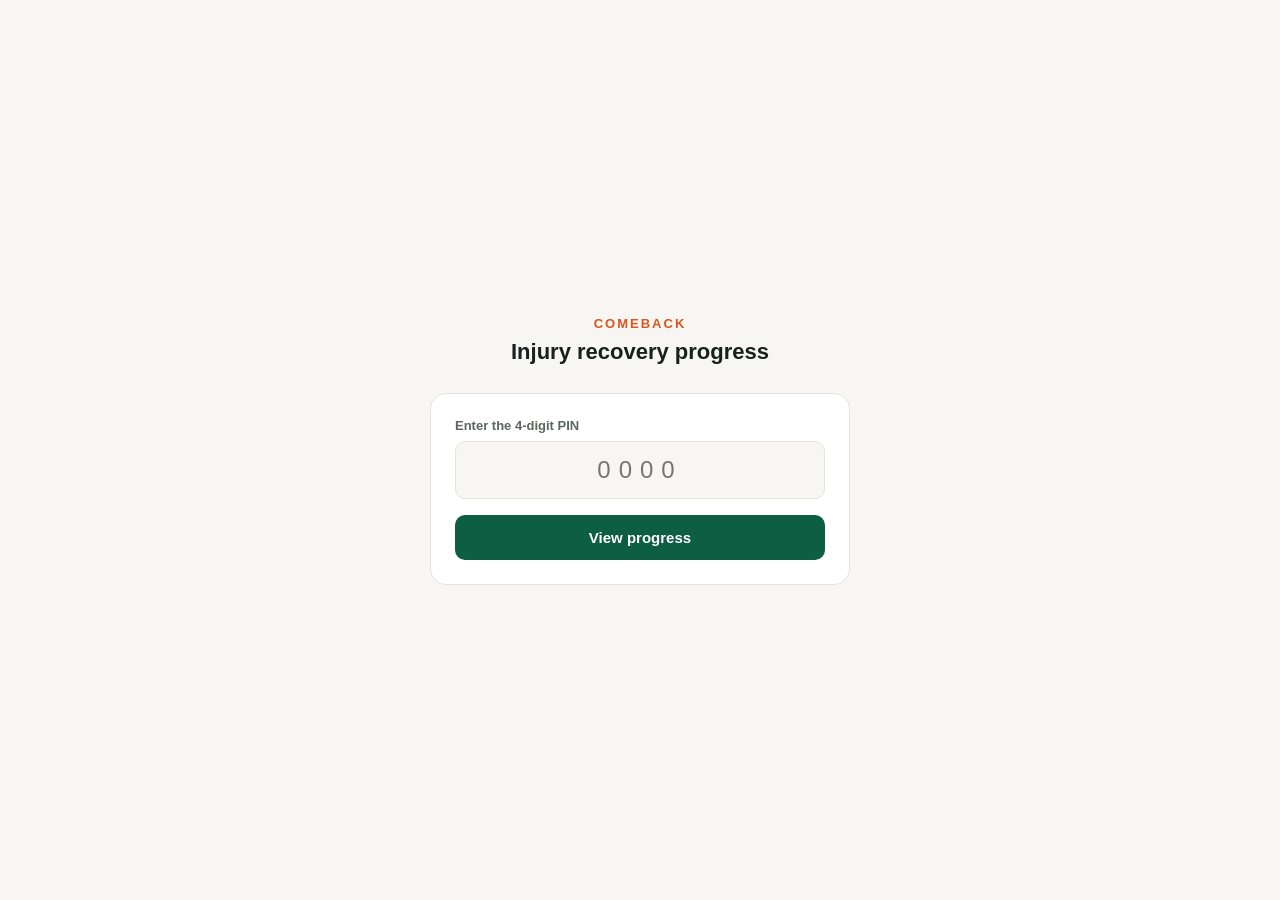
==== progress/index.html @ f890793a "new sec feat." ====
<!DOCTYPE html>
<html lang="en">
<head>
<meta charset="UTF-8">
<meta name="viewport" content="width=device-width, initial-scale=1">
<title>Comeback — Progress</title>
<style>
  :root {
    --bg: #F7F6F2; --card: #FFFFFF; --ink: #17211D; --inkSoft: #5C6660;
    --inkFaint: #98A19B; --pitch: #0E5E43; --pitchSoft: #E3EFE8;
    --ember: #D9541E; --line: #E5E3DC;
  }
  @media (prefers-color-scheme: dark) {
    :root {
      --bg: #15181B; --card: #1F2327; --ink: #F0F1ED; --inkSoft: #A8B0AA;
      --inkFaint: #6B726C; --pitch: #3A9970; --pitchSoft: #16332A;
      --ember: #E8703D; --line: #2C3034;
    }
  }
  * { box-sizing: border-box; }
  body {
    margin: 0; background: var(--bg); color: var(--ink);
    font-family: -apple-system, BlinkMacSystemFont, 'Segoe UI', Roboto, sans-serif;
    min-height: 100vh; display: flex; align-items: center; justify-content: center;
    padding: 24px;
  }
  .wrap { width: 100%; max-width: 420px; }
  .kicker {
    color: var(--ember); font-size: 13px; font-weight: 800;
    letter-spacing: 2px; text-align: center; margin-bottom: 8px;
  }
  h1 { font-size: 22px; text-align: center; margin: 0 0 28px; }
  .card {
    background: var(--card); border: 1px solid var(--line);
    border-radius: 16px; padding: 24px;
  }
  label { display: block; font-size: 13px; color: var(--inkSoft); font-weight: 600; margin-bottom: 8px; }
  input {
    width: 100%; font-size: 24px; letter-spacing: 8px; text-align: center;
    padding: 14px; border-radius: 10px; border: 1px solid var(--line);
    background: var(--bg); color: var(--ink); font-family: inherit;
  }
  button {
    width: 100%; margin-top: 16px; padding: 14px; border-radius: 10px;
    border: none; background: var(--pitch); color: #fff; font-size: 15px;
    font-weight: 700; font-family: inherit; cursor: pointer;
  }
  button:disabled { opacity: 0.5; }
  .err { color: var(--ember); font-size: 13px; margin-top: 10px; text-align: center; }
  .hidden { display: none; }
  .name { font-size: 20px; font-weight: 800; margin: 0 0 2px; }
  .sub { color: var(--inkSoft); font-size: 14px; margin: 0 0 20px; }
  .stats { display: flex; gap: 10px; margin-bottom: 20px; }
  .stat {
    flex: 1; background: var(--bg); border-radius: 10px; padding: 12px; text-align: center;
  }
  .stat .num { font-size: 22px; font-weight: 800; }
  .stat .label { font-size: 11px; color: var(--inkSoft); margin-top: 2px; }
  .section-title {
    font-size: 12px; font-weight: 800; letter-spacing: 1px; text-transform: uppercase;
    color: var(--pitch); margin: 20px 0 10px;
  }
  .milestone {
    display: flex; justify-content: space-between; align-items: center;
    padding: 10px 0; border-bottom: 1px solid var(--line);
  }
  .milestone:last-child { border-bottom: none; }
  .m-title { font-size: 14px; text-transform: capitalize; }
  .m-date { font-size: 12px; color: var(--inkFaint); }
  .conf { font-size: 12px; font-weight: 700; color: var(--pitch); }
  .footer-note {
    text-align: center; font-size: 11.5px; color: var(--inkFaint); margin-top: 20px; line-height: 1.5;
  }
</style>
</head>
<body>
<div class="wrap">
  <div class="kicker">COMEBACK</div>
  <h1>Injury recovery progress</h1>

  <div class="card" id="pinCard">
    <label for="pin">Enter the 4-digit PIN</label>
    <input id="pin" type="tel" inputmode="numeric" maxlength="4" placeholder="0000" autocomplete="off" />
    <button id="submitBtn" onclick="submitPin()">View progress</button>
    <div class="err hidden" id="errMsg"></div>
  </div>

  <div class="card hidden" id="dataCard">
    <p class="name" id="dName"></p>
    <p class="sub" id="dSub"></p>
    <div class="stats">
      <div class="stat"><div class="num" id="dDays">—</div><div class="label">days in</div></div>
      <div class="stat"><div class="num" id="dStreak">—</div><div class="label">day streak</div></div>
    </div>
    <div class="section-title">Milestones</div>
    <div id="milestoneList"></div>
    <p class="footer-note">Notes and reflections stay private — this view only ever shows dates and confidence ratings, never written entries.</p>
  </div>
</div>

<script>
  const SUPABASE_URL = 'https://kwuxxiyilhnlwxpfdhse.supabase.co';
  const SUPABASE_ANON_KEY = 'sb_publishable_tGpURzDuVlA0Stk-Ux9pHA_ve_AeCl4';

  function getToken() {
    return new URLSearchParams(window.location.search).get('token') || '';
  }

  async function submitPin() {
    const pin = document.getElementById('pin').value.trim();
    const errEl = document.getElementById('errMsg');
    const btn = document.getElementById('submitBtn');
    errEl.classList.add('hidden');

    if (!/^\d{4}$/.test(pin)) {
      errEl.textContent = 'Enter exactly 4 digits.';
      errEl.classList.remove('hidden');
      return;
    }
    const token = getToken();
    if (!token) {
      errEl.textContent = 'This link is missing its token — ask for a fresh link.';
      errEl.classList.remove('hidden');
      return;
    }

    btn.disabled = true;
    btn.textContent = 'Checking…';
    try {
      const res = await fetch(`${SUPABASE_URL}/functions/v1/view-shared-progress`, {
        method: 'POST',
        headers: {
          'Content-Type': 'application/json',
          apikey: SUPABASE_ANON_KEY,
          Authorization: `Bearer ${SUPABASE_ANON_KEY}`,
        },
        body: JSON.stringify({ token, pin }),
      });
      const data = await res.json();
      if (!res.ok) throw new Error(data.error || 'Something went wrong.');
      renderData(data);
    } catch (e) {
      errEl.textContent = e.message || 'Something went wrong.';
      errEl.classList.remove('hidden');
    } finally {
      btn.disabled = false;
      btn.textContent = 'View progress';
    }
  }

  function renderData(d) {
    document.getElementById('pinCard').classList.add('hidden');
    const card = document.getElementById('dataCard');
    card.classList.remove('hidden');

    document.getElementById('dName').textContent = d.displayName ? `${d.displayName}'s comeback` : 'Comeback progress';
    const subParts = [d.sport, d.injuryName].filter(Boolean);
    document.getElementById('dSub').textContent = subParts.join(' · ') || '—';
    document.getElementById('dDays').textContent = d.daysIn != null ? d.daysIn : '—';
    document.getElementById('dStreak').textContent = d.streak != null ? d.streak : '—';

    const list = document.getElementById('milestoneList');
    list.innerHTML = '';
    const unlocked = (d.milestones || []).filter((m) => m.date).sort((a, b) => (a.date < b.date ? -1 : 1));
    if (!unlocked.length) {
      list.innerHTML = '<p style="color: var(--inkFaint); font-size: 13px;">No milestones unlocked yet.</p>';
      return;
    }
    unlocked.forEach((m) => {
      const row = document.createElement('div');
      row.className = 'milestone';
      const dateStr = new Date(m.date).toLocaleDateString(undefined, { month: 'short', day: 'numeric' });
      row.innerHTML = `
        <div>
          <div class="m-title">${m.id.replace(/([A-Z])/g, ' $1')}</div>
          <div class="m-date">${dateStr}</div>
        </div>
        ${m.confidence != null ? `<div class="conf">${m.confidence}/10</div>` : ''}
      `;
      list.appendChild(row);
    });
  }

  document.getElementById('pin').addEventListener('keydown', (e) => {
    if (e.key === 'Enter') submitPin();
  });
</script>
</body>
</html>
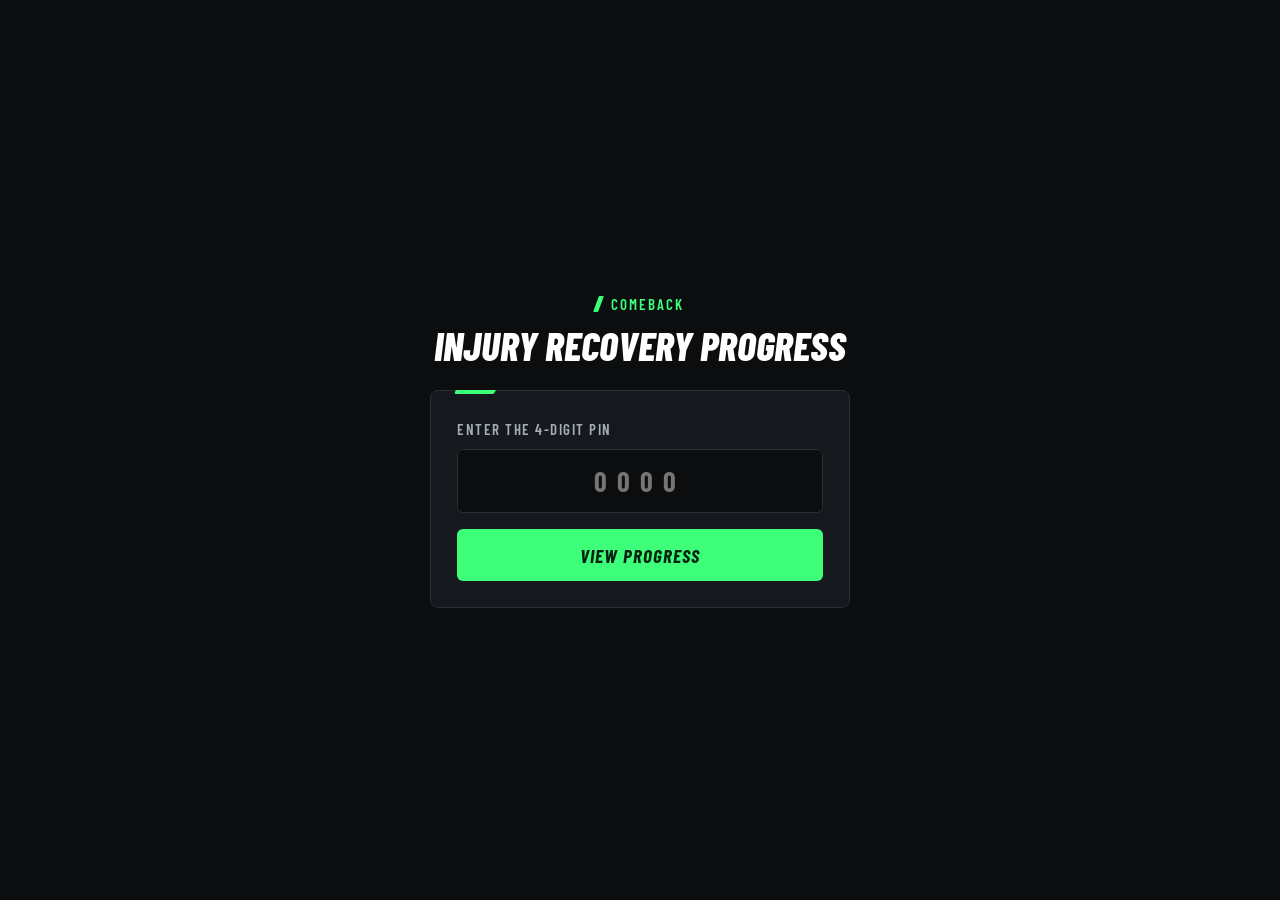
==== commit 19b6be29: "Restyle the site to match Comeback 2.0 New homepage for the unified app (Recover, Train, Learn, Coac" ====
--- a/progress/index.html
+++ b/progress/index.html
@@ -3,89 +3,43 @@
 <head>
 <meta charset="UTF-8">
 <meta name="viewport" content="width=device-width, initial-scale=1">
-<title>Comeback — Progress</title>
+<title>Progress: Comeback</title>
+<link rel="preconnect" href="https://fonts.googleapis.com">
+<link rel="preconnect" href="https://fonts.gstatic.com" crossorigin>
+<link href="https://fonts.googleapis.com/css2?family=Barlow+Condensed:ital,wght@0,600;0,700;0,800;1,700;1,800&family=Barlow:wght@400;500;600;700&display=swap" rel="stylesheet">
+<link rel="stylesheet" href="/site.css">
+<meta name="theme-color" content="#0B0D0F">
 <style>
-  :root {
-    --bg: #F7F6F2; --card: #FFFFFF; --ink: #17211D; --inkSoft: #5C6660;
-    --inkFaint: #98A19B; --pitch: #0E5E43; --pitchSoft: #E3EFE8;
-    --ember: #D9541E; --line: #E5E3DC;
-  }
-  @media (prefers-color-scheme: dark) {
-    :root {
-      --bg: #15181B; --card: #1F2327; --ink: #F0F1ED; --inkSoft: #A8B0AA;
-      --inkFaint: #6B726C; --pitch: #3A9970; --pitchSoft: #16332A;
-      --ember: #E8703D; --line: #2C3034;
-    }
-  }
-  * { box-sizing: border-box; }
-  body {
-    margin: 0; background: var(--bg); color: var(--ink);
-    font-family: -apple-system, BlinkMacSystemFont, 'Segoe UI', Roboto, sans-serif;
-    min-height: 100vh; display: flex; align-items: center; justify-content: center;
-    padding: 24px;
-  }
-  .wrap { width: 100%; max-width: 420px; }
-  .kicker {
-    color: var(--ember); font-size: 13px; font-weight: 800;
-    letter-spacing: 2px; text-align: center; margin-bottom: 8px;
-  }
-  h1 { font-size: 22px; text-align: center; margin: 0 0 28px; }
-  .card {
-    background: var(--card); border: 1px solid var(--line);
-    border-radius: 16px; padding: 24px;
-  }
-  label { display: block; font-size: 13px; color: var(--inkSoft); font-weight: 600; margin-bottom: 8px; }
-  input {
-    width: 100%; font-size: 24px; letter-spacing: 8px; text-align: center;
-    padding: 14px; border-radius: 10px; border: 1px solid var(--line);
-    background: var(--bg); color: var(--ink); font-family: inherit;
-  }
-  button {
-    width: 100%; margin-top: 16px; padding: 14px; border-radius: 10px;
-    border: none; background: var(--pitch); color: #fff; font-size: 15px;
-    font-weight: 700; font-family: inherit; cursor: pointer;
-  }
-  button:disabled { opacity: 0.5; }
-  .err { color: var(--ember); font-size: 13px; margin-top: 10px; text-align: center; }
-  .hidden { display: none; }
-  .name { font-size: 20px; font-weight: 800; margin: 0 0 2px; }
-  .sub { color: var(--inkSoft); font-size: 14px; margin: 0 0 20px; }
-  .stats { display: flex; gap: 10px; margin-bottom: 20px; }
-  .stat {
-    flex: 1; background: var(--bg); border-radius: 10px; padding: 12px; text-align: center;
-  }
-  .stat .num { font-size: 22px; font-weight: 800; }
-  .stat .label { font-size: 11px; color: var(--inkSoft); margin-top: 2px; }
-  .section-title {
-    font-size: 12px; font-weight: 800; letter-spacing: 1px; text-transform: uppercase;
-    color: var(--pitch); margin: 20px 0 10px;
-  }
-  .milestone {
-    display: flex; justify-content: space-between; align-items: center;
-    padding: 10px 0; border-bottom: 1px solid var(--line);
-  }
-  .milestone:last-child { border-bottom: none; }
-  .m-title { font-size: 14px; text-transform: capitalize; }
-  .m-date { font-size: 12px; color: var(--inkFaint); }
-  .conf { font-size: 12px; font-weight: 700; color: var(--pitch); }
-  .footer-note {
-    text-align: center; font-size: 11.5px; color: var(--inkFaint); margin-top: 20px; line-height: 1.5;
-  }
+:root { --inkSoft: var(--muted); --inkFaint: var(--subtle); }
+.app-page input#pin { font-size: 28px; letter-spacing: 10px; text-align: center; font-family: var(--display); font-weight: 700; }
+.name { font-family: var(--display); font-weight: 800; font-style: italic; font-size: 30px; text-transform: uppercase; line-height: 1; margin: 0 0 6px; }
+.sub { color: var(--muted); font-size: 15px; margin: 0 0 20px; }
+.stats { display: flex; gap: 10px; margin-bottom: 8px; }
+.stat { flex: 1; background: var(--bg); border: 1px solid var(--border); border-radius: 6px; padding: 14px; text-align: center; }
+.stat .num { font-family: var(--display); font-weight: 800; font-style: italic; font-size: 40px; line-height: 1; color: var(--accent); }
+.stat .label { font-family: var(--display); font-weight: 600; font-size: 13px; text-transform: uppercase; letter-spacing: 0.1em; color: var(--muted); margin-top: 4px; }
+.section-title { display: flex; align-items: center; gap: 8px; font-family: var(--display); font-weight: 600; font-size: 14px; letter-spacing: 0.12em; text-transform: uppercase; color: var(--pitch); margin: 22px 0 8px; }
+.section-title::before { content: ''; width: 4px; height: 13px; background: currentColor; transform: skewX(-20deg); }
+.milestone { display: flex; justify-content: space-between; align-items: center; padding: 12px 0; border-bottom: 1px solid var(--border); }
+.m-title { font-weight: 600; text-transform: capitalize; }
+.m-date { color: var(--subtle); font-size: 13px; margin-top: 2px; }
+.conf { font-family: var(--display); font-weight: 700; font-style: italic; color: var(--pitch); font-size: 18px; }
+.footer-note { color: var(--subtle); font-size: 13px; margin: 18px 0 0; line-height: 1.5; }
 </style>
 </head>
-<body>
+<body class="app-page">
 <div class="wrap">
-  <div class="kicker">COMEBACK</div>
-  <h1>Injury recovery progress</h1>
+  <p class="kicker">Comeback</p>
+  <h1 class="disp">Injury recovery progress</h1>
 
-  <div class="card" id="pinCard">
+  <div class="card tabbed" id="pinCard">
     <label for="pin">Enter the 4-digit PIN</label>
     <input id="pin" type="tel" inputmode="numeric" maxlength="4" placeholder="0000" autocomplete="off" />
     <button id="submitBtn" onclick="submitPin()">View progress</button>
     <div class="err hidden" id="errMsg"></div>
   </div>
 
-  <div class="card hidden" id="dataCard">
+  <div class="card tabbed hidden" id="dataCard">
     <p class="name" id="dName"></p>
     <p class="sub" id="dSub"></p>
     <div class="stats">
@@ -104,6 +58,17 @@
 
   function getToken() {
     return new URLSearchParams(window.location.search).get('token') || '';
+  }
+
+  // Milestone data (id, confidence) ultimately comes from the app's
+  // own locally-written data blob, with nothing server-side
+  // constraining what it can contain — never trust it enough to
+  // interpolate it into innerHTML unescaped, even though in normal
+  // use it's always a plain milestone name and a 0-10 number.
+  function escapeHtml(str) {
+    const div = document.createElement('div');
+    div.textContent = String(str);
+    return div.innerHTML;
   }
 
   async function submitPin() {
@@ -172,10 +137,10 @@
       const dateStr = new Date(m.date).toLocaleDateString(undefined, { month: 'short', day: 'numeric' });
       row.innerHTML = `
         <div>
-          <div class="m-title">${m.id.replace(/([A-Z])/g, ' $1')}</div>
+          <div class="m-title">${escapeHtml(m.id.replace(/([A-Z])/g, ' $1'))}</div>
           <div class="m-date">${dateStr}</div>
         </div>
-        ${m.confidence != null ? `<div class="conf">${m.confidence}/10</div>` : ''}
+        ${m.confidence != null ? `<div class="conf">${escapeHtml(m.confidence)}/10</div>` : ''}
       `;
       list.appendChild(row);
     });
--- a/site.css
+++ b/site.css
@@ -0,0 +1,178 @@
+/* Comeback site: the same look as the app (dark, brand green, Barlow, the slash from the icon). */
+:root {
+  --bg: #0B0D0F;
+  --surface: #15181C;
+  --surface-2: #1E2228;
+  --border: #2A2F36;
+  --text: #FFFFFF;
+  --muted: #A3ACB7;
+  --subtle: #858E99;
+  --accent: #3DFF7A;
+  --on-accent: #05230F;
+  --pitch: #5CC596;
+  --academic: #5AA5FF;
+  --athletic: #FF9F43;
+  --ember: #FFB020;
+  --danger: #FF6B6F;
+  --display: 'Barlow Condensed', 'Arial Narrow', sans-serif;
+  --body: 'Barlow', -apple-system, BlinkMacSystemFont, 'Segoe UI', sans-serif;
+  color-scheme: dark;
+}
+
+* { box-sizing: border-box; }
+html { scroll-behavior: smooth; scroll-padding-top: 84px; }
+body {
+  margin: 0;
+  background: var(--bg);
+  color: var(--text);
+  font-family: var(--body);
+  font-size: 17px;
+  line-height: 1.6;
+  -webkit-font-smoothing: antialiased;
+  overflow-x: hidden;
+}
+img { max-width: 100%; display: block; }
+a { color: inherit; }
+a:focus-visible, button:focus-visible, input:focus-visible { outline: 3px solid var(--accent); outline-offset: 3px; }
+.wrap { max-width: 1180px; margin: 0 auto; padding: 0 32px; }
+.skip { position: absolute; left: -999px; top: 8px; background: var(--accent); color: var(--on-accent); padding: 10px 14px; border-radius: 6px; z-index: 100; font-weight: 700; }
+.skip:focus { left: 8px; }
+
+/* Type */
+.disp {
+  font-family: var(--display);
+  font-weight: 800;
+  font-style: italic;
+  text-transform: uppercase;
+  line-height: 0.95;
+  letter-spacing: 0;
+  margin: 0;
+}
+.kicker {
+  display: inline-flex; align-items: center; gap: 10px;
+  font-family: var(--display); font-weight: 600; font-size: 15px;
+  text-transform: uppercase; letter-spacing: 0.14em;
+  color: var(--kicker, var(--accent));
+  margin: 0 0 18px;
+}
+.kicker::before {
+  content: ''; width: 5px; height: 16px; border-radius: 1px;
+  background: currentColor; transform: skewX(-20deg);
+}
+.muted { color: var(--muted); }
+
+/* Buttons */
+.btn {
+  display: inline-flex; align-items: center; justify-content: center; gap: 10px;
+  min-height: 52px; padding: 0 26px; border-radius: 6px; border: 1.5px solid transparent;
+  font-family: var(--display); font-weight: 700; font-style: italic; font-size: 19px;
+  text-transform: uppercase; letter-spacing: 0.05em; text-decoration: none; cursor: pointer;
+  transition: transform .12s ease, background .15s ease, border-color .15s ease;
+}
+.btn:active { transform: scale(0.98); }
+.btn-primary { background: var(--accent); color: var(--on-accent); }
+.btn-primary:hover { background: #6BFF9A; }
+.btn-secondary { background: var(--surface-2); color: var(--text); border-color: var(--border); }
+.btn-secondary:hover { border-color: var(--muted); }
+.btn svg { width: 20px; height: 20px; flex-shrink: 0; }
+
+/* Nav */
+header.nav {
+  position: sticky; top: 0; z-index: 60;
+  background: rgba(11, 13, 15, 0.92);
+  backdrop-filter: blur(10px); -webkit-backdrop-filter: blur(10px);
+  border-bottom: 1px solid var(--border);
+}
+.nav-inner { max-width: 1180px; margin: 0 auto; padding: 14px 32px; display: flex; align-items: center; justify-content: space-between; gap: 24px; }
+.wordmark {
+  font-family: var(--display); font-weight: 800; font-style: italic; font-size: 30px;
+  color: var(--accent); text-decoration: none; text-transform: uppercase; line-height: 1; letter-spacing: 0;
+}
+nav.links { display: flex; gap: 30px; }
+nav.links a {
+  font-family: var(--display); font-weight: 600; font-size: 16px; text-transform: uppercase; letter-spacing: 0.1em;
+  text-decoration: none; color: var(--muted);
+}
+nav.links a:hover { color: var(--text); }
+.nav-inner .btn { min-height: 44px; padding: 0 18px; font-size: 17px; }
+
+/* Cards: tab on the top edge, like the app */
+.card {
+  position: relative; background: var(--surface); border: 1px solid var(--border);
+  border-radius: 8px; padding: 28px;
+}
+.card.tabbed::before {
+  content: ''; position: absolute; top: -1px; left: 24px; width: 40px; height: 4px;
+  border-radius: 0 0 2px 2px; background: var(--tab, var(--accent)); transform: skewX(-24deg);
+}
+
+/* Phone frame */
+.phone {
+  width: 290px; border-radius: 38px; overflow: hidden; flex-shrink: 0;
+  border: 9px solid #1E2228; background: #1E2228;
+  box-shadow: 0 40px 90px -24px rgba(0, 0, 0, 0.8), 0 0 0 1px #2A2F36;
+}
+.phone img { width: 100%; height: auto; }
+
+/* Footer */
+footer.site { border-top: 1px solid var(--border); padding: 64px 0 36px; color: var(--subtle); background: #090A0C; }
+.foot-top { display: flex; justify-content: space-between; gap: 40px; flex-wrap: wrap; padding-bottom: 40px; border-bottom: 1px solid var(--border); margin-bottom: 26px; }
+.foot-brand p { max-width: 36ch; font-size: 15px; margin: 14px 0 0; }
+.foot-cols { display: flex; gap: 64px; flex-wrap: wrap; }
+.foot-col h2 { font-family: var(--display); font-weight: 600; font-size: 14px; text-transform: uppercase; letter-spacing: 0.12em; color: var(--subtle); margin: 0 0 14px; }
+.foot-col a { display: block; font-size: 15px; color: var(--text); text-decoration: none; margin-bottom: 10px; }
+.foot-col a:hover { color: var(--accent); }
+.foot-bottom { display: flex; justify-content: space-between; gap: 16px; flex-wrap: wrap; font-size: 13px; }
+
+/* Document pages (support, privacy) */
+.doc { max-width: 760px; margin: 0 auto; padding: 64px 32px 96px; }
+.doc h1 { font-size: clamp(44px, 7vw, 68px); margin-bottom: 18px; }
+.doc h2 { font-family: var(--display); font-weight: 700; font-size: 28px; text-transform: uppercase; letter-spacing: 0.02em; margin: 52px 0 14px; line-height: 1.1; }
+.doc h3 { font-family: var(--body); font-weight: 700; font-size: 19px; margin: 30px 0 6px; }
+.doc p, .doc li { color: var(--muted); }
+.doc strong { color: var(--text); }
+.doc ul { padding-left: 20px; }
+.doc li { margin: 8px 0; }
+.doc a { color: var(--accent); }
+.doc .meta { color: var(--subtle); font-size: 15px; }
+.notice { margin: 28px 0; }
+.notice p { margin: 0 0 8px; color: var(--text); }
+.notice p:last-child { margin-bottom: 0; }
+.email-box { margin: 28px 0 8px; }
+.email-box a { font-family: var(--display); font-weight: 700; font-style: italic; font-size: 26px; text-decoration: none; }
+
+/* Small app pages (password reset, shared progress) */
+body.app-page { min-height: 100vh; display: flex; align-items: center; justify-content: center; padding: 24px; }
+.app-page .wrap { width: 100%; max-width: 420px; padding: 0; }
+.app-page .kicker { display: flex; justify-content: center; margin-bottom: 10px; }
+.app-page h1 { font-size: 40px; text-align: center; margin: 0 0 26px; }
+.app-page .card { padding: 26px; }
+.app-page label { display: block; font-family: var(--display); font-weight: 600; font-size: 15px; text-transform: uppercase; letter-spacing: 0.1em; color: var(--muted); margin-bottom: 8px; }
+.app-page input {
+  width: 100%; font-family: var(--body); font-size: 17px; padding: 14px; border-radius: 6px;
+  border: 1.5px solid var(--border); background: var(--bg); color: var(--text); margin-bottom: 16px;
+}
+.app-page input:focus { border-color: var(--accent); outline: none; }
+.app-page button {
+  width: 100%; min-height: 52px; border-radius: 6px; border: none; cursor: pointer;
+  background: var(--accent); color: var(--on-accent);
+  font-family: var(--display); font-weight: 700; font-style: italic; font-size: 19px; text-transform: uppercase; letter-spacing: 0.05em;
+}
+.app-page button:disabled { opacity: 0.5; }
+.app-page .err { color: var(--danger); font-size: 15px; margin-top: 12px; text-align: center; }
+.app-page .note { text-align: center; color: var(--muted); font-size: 15px; line-height: 1.6; margin: 0; }
+.app-page .success { text-align: center; }
+.app-page .success .title { font-family: var(--display); font-weight: 800; font-style: italic; font-size: 26px; text-transform: uppercase; margin: 0 0 10px; }
+.hidden { display: none !important; }
+
+@media (max-width: 900px) {
+  nav.links { display: none; }
+  .wrap { padding: 0 20px; }
+  .nav-inner { padding: 12px 20px; }
+  .doc { padding: 44px 20px 72px; }
+  .phone { width: 250px; border-radius: 34px; }
+}
+@media (prefers-reduced-motion: reduce) {
+  html { scroll-behavior: auto; }
+  * { animation: none !important; transition: none !important; }
+}
